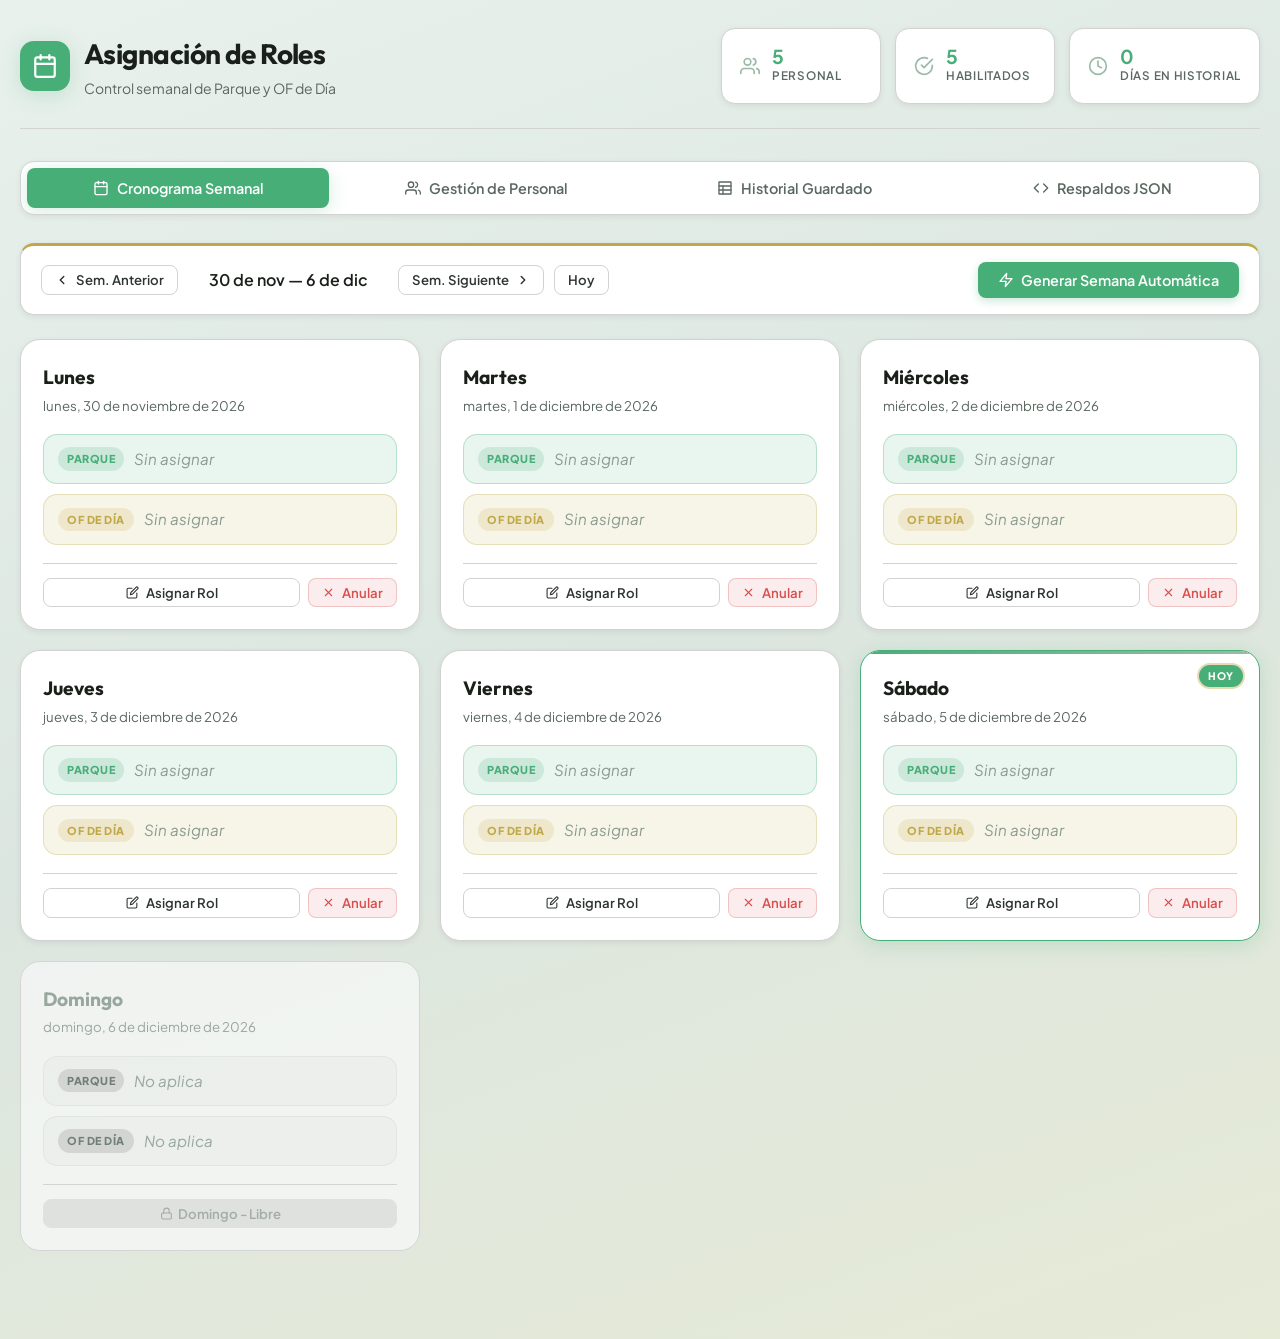
==== orden/index.html @ c4f87e51 "orden 09/08 orden" ====
<!DOCTYPE html>
<html lang="es">

<head>
  <meta charset="UTF-8">
  <meta name="viewport" content="width=device-width, initial-scale=1.0">
  <title>Sistema de Asignación de Roles Diarios | Parque &amp; OF de Día</title>
  <meta name="description"
    content="Sistema interactivo para la asignación y gestión de roles diarios (Parque y OF de Día) con restricciones de aptitud, historial y respaldos JSON.">
  <link rel="stylesheet" href="css/styles.css">
</head>

<body>

  <div class="app-container">

    <!-- Encabezado Principal -->
    <header class="header">
      <div class="brand">
        <div class="brand-icon">
          <!-- Schedule / Grid icon -->
          <svg width="26" height="26" viewBox="0 0 24 24" fill="none" stroke="white" stroke-width="2"
            stroke-linecap="round" stroke-linejoin="round">
            <rect x="3" y="4" width="18" height="18" rx="2" ry="2" />
            <line x1="16" y1="2" x2="16" y2="6" />
            <line x1="8" y1="2" x2="8" y2="6" />
            <line x1="3" y1="10" x2="21" y2="10" />
          </svg>
        </div>
        <div>
          <h1 class="brand-title">Asignación de Roles</h1>
          <p class="brand-subtitle">Control semanal de Parque y OF de Día</p>
        </div>
      </div>

      <div class="header-stats">
        <div class="stat-pill">
          <span class="stat-icon">
            <!-- Users icon -->
            <svg width="20" height="20" viewBox="0 0 24 24" fill="none" stroke="currentColor" stroke-width="2"
              stroke-linecap="round" stroke-linejoin="round">
              <path d="M17 21v-2a4 4 0 0 0-4-4H5a4 4 0 0 0-4 4v2" />
              <circle cx="9" cy="7" r="4" />
              <path d="M23 21v-2a4 4 0 0 0-3-3.87" />
              <path d="M16 3.13a4 4 0 0 1 0 7.75" />
            </svg>
          </span>
          <div>
            <div class="stat-value" id="stat-total-people">0</div>
            <div class="stat-label">Personal</div>
          </div>
        </div>

        <div class="stat-pill">
          <span class="stat-icon">
            <!-- Check-circle icon -->
            <svg width="20" height="20" viewBox="0 0 24 24" fill="none" stroke="currentColor" stroke-width="2"
              stroke-linecap="round" stroke-linejoin="round">
              <path d="M22 11.08V12a10 10 0 1 1-5.93-9.14" />
              <polyline points="22 4 12 14.01 9 11.01" />
            </svg>
          </span>
          <div>
            <div class="stat-value" id="stat-eligible-people">0</div>
            <div class="stat-label">Habilitados</div>
          </div>
        </div>

        <div class="stat-pill">
          <span class="stat-icon">
            <!-- Clock / History icon -->
            <svg width="20" height="20" viewBox="0 0 24 24" fill="none" stroke="currentColor" stroke-width="2"
              stroke-linecap="round" stroke-linejoin="round">
              <circle cx="12" cy="12" r="10" />
              <polyline points="12 6 12 12 16 14" />
            </svg>
          </span>
          <div>
            <div class="stat-value" id="stat-total-history">0</div>
            <div class="stat-label">Días en Historial</div>
          </div>
        </div>
      </div>
    </header>

    <!-- Navegación por Pestañas -->
    <nav class="tabs-nav" role="tablist">
      <button class="tab-btn active" data-tab="tab-schedule">
        <svg width="16" height="16" viewBox="0 0 24 24" fill="none" stroke="currentColor" stroke-width="2"
          stroke-linecap="round" stroke-linejoin="round">
          <rect x="3" y="4" width="18" height="18" rx="2" />
          <line x1="16" y1="2" x2="16" y2="6" />
          <line x1="8" y1="2" x2="8" y2="6" />
          <line x1="3" y1="10" x2="21" y2="10" />
        </svg>
        Cronograma Semanal
      </button>
      <button class="tab-btn" data-tab="tab-personnel">
        <svg width="16" height="16" viewBox="0 0 24 24" fill="none" stroke="currentColor" stroke-width="2"
          stroke-linecap="round" stroke-linejoin="round">
          <path d="M17 21v-2a4 4 0 0 0-4-4H5a4 4 0 0 0-4 4v2" />
          <circle cx="9" cy="7" r="4" />
          <path d="M23 21v-2a4 4 0 0 0-3-3.87" />
          <path d="M16 3.13a4 4 0 0 1 0 7.75" />
        </svg>
        Gestión de Personal
      </button>
      <button class="tab-btn" data-tab="tab-history">
        <svg width="16" height="16" viewBox="0 0 24 24" fill="none" stroke="currentColor" stroke-width="2"
          stroke-linecap="round" stroke-linejoin="round">
          <path d="M3 3h18v18H3z" rx="2" />
          <line x1="3" y1="9" x2="21" y2="9" />
          <line x1="3" y1="15" x2="21" y2="15" />
          <line x1="9" y1="9" x2="9" y2="21" />
        </svg>
        Historial Guardado
      </button>
      <button class="tab-btn" data-tab="tab-json">
        <svg width="16" height="16" viewBox="0 0 24 24" fill="none" stroke="currentColor" stroke-width="2"
          stroke-linecap="round" stroke-linejoin="round">
          <polyline points="16 18 22 12 16 6" />
          <polyline points="8 6 2 12 8 18" />
        </svg>
        Respaldos JSON
      </button>
    </nav>

    <!-- VISTA 1: CRONOGRAMA SEMANAL -->
    <section id="tab-schedule" class="tab-content active">
      <div class="control-bar">
        <div class="week-selector">
          <button id="btn-prev-week" class="btn btn-secondary btn-sm">
            <svg width="14" height="14" viewBox="0 0 24 24" fill="none" stroke="currentColor" stroke-width="2.5"
              stroke-linecap="round" stroke-linejoin="round">
              <polyline points="15 18 9 12 15 6" />
            </svg>
            Sem. Anterior
          </button>
          <span id="week-display-range" class="week-display">Semana Actual</span>
          <button id="btn-next-week" class="btn btn-secondary btn-sm">
            Sem. Siguiente
            <svg width="14" height="14" viewBox="0 0 24 24" fill="none" stroke="currentColor" stroke-width="2.5"
              stroke-linecap="round" stroke-linejoin="round">
              <polyline points="9 18 15 12 9 6" />
            </svg>
          </button>
          <button id="btn-current-week" class="btn btn-secondary btn-sm">Hoy</button>
        </div>

        <div style="display: flex; gap: 10px; flex-wrap: wrap;">
          <button id="btn-auto-generate" class="btn btn-primary">
            <svg width="16" height="16" viewBox="0 0 24 24" fill="none" stroke="currentColor" stroke-width="2"
              stroke-linecap="round" stroke-linejoin="round">
              <polygon points="13 2 3 14 12 14 11 22 21 10 12 10 13 2" />
            </svg>
            Generar Semana Automática
          </button>
        </div>
      </div>

      <!-- Rejilla de tarjetas de días -->
      <div id="schedule-grid" class="schedule-grid">
        <!-- Renderizado dinámico desde JS -->
      </div>
    </section>

    <!-- VISTA 2: GESTIÓN DE PERSONAL -->
    <section id="tab-personnel" class="tab-content">
      <div class="section-header">
        <h2 class="section-title">
          <svg width="20" height="20" viewBox="0 0 24 24" fill="none" stroke="currentColor" stroke-width="2"
            stroke-linecap="round" stroke-linejoin="round">
            <path d="M17 21v-2a4 4 0 0 0-4-4H5a4 4 0 0 0-4 4v2" />
            <circle cx="9" cy="7" r="4" />
            <path d="M23 21v-2a4 4 0 0 0-3-3.87" />
            <path d="M16 3.13a4 4 0 0 1 0 7.75" />
          </svg>
          Registro de Personal Involucrado
        </h2>
        <button id="btn-open-add-person" class="btn btn-primary">
          <svg width="16" height="16" viewBox="0 0 24 24" fill="none" stroke="currentColor" stroke-width="2.5"
            stroke-linecap="round" stroke-linejoin="round">
            <line x1="12" y1="5" x2="12" y2="19" />
            <line x1="5" y1="12" x2="19" y2="12" />
          </svg>
          Agregar Persona
        </button>
      </div>

      <!-- Tarjetas de Personal -->
      <div id="personnel-grid" class="personnel-grid">
        <!-- Renderizado dinámico desde JS -->
      </div>
    </section>

    <!-- VISTA 3: HISTORIAL DE ROLES -->
    <section id="tab-history" class="tab-content">
      <div class="section-header">
        <h2 class="section-title">
          <svg width="20" height="20" viewBox="0 0 24 24" fill="none" stroke="currentColor" stroke-width="2"
            stroke-linecap="round" stroke-linejoin="round">
            <path d="M14 2H6a2 2 0 0 0-2 2v16a2 2 0 0 0 2 2h12a2 2 0 0 0 2-2V8z" />
            <polyline points="14 2 14 8 20 8" />
            <line x1="16" y1="13" x2="8" y2="13" />
            <line x1="16" y1="17" x2="8" y2="17" />
            <polyline points="10 9 9 9 8 9" />
          </svg>
          Historial Completo de Roles Cumplidos
        </h2>
        <div style="max-width: 300px; width: 100%; position: relative;">
          <svg style="position:absolute; left:12px; top:50%; transform:translateY(-50%); pointer-events:none;"
            width="16" height="16" viewBox="0 0 24 24" fill="none" stroke="#9BBAA8" stroke-width="2"
            stroke-linecap="round" stroke-linejoin="round">
            <circle cx="11" cy="11" r="8" />
            <line x1="21" y1="21" x2="16.65" y2="16.65" />
          </svg>
          <input type="text" id="history-search" class="form-control search-input"
            placeholder="Buscar por nombre o fecha...">
        </div>
      </div>

      <div class="table-responsive">
        <table class="custom-table">
          <thead>
            <tr>
              <th>Fecha / Día</th>
              <th>Rol: Parque</th>
              <th>Rol: OF de Día</th>
              <th>Fecha de Registro</th>
              <th style="text-align: right;">Acciones</th>
            </tr>
          </thead>
          <tbody id="history-table-body">
            <!-- Renderizado dinámico desde JS -->
          </tbody>
        </table>
      </div>
    </section>

    <!-- VISTA 4: RESPALDOS JSON -->
    <section id="tab-json" class="tab-content">
      <div class="section-header">
        <h2 class="section-title">
          <svg width="20" height="20" viewBox="0 0 24 24" fill="none" stroke="currentColor" stroke-width="2"
            stroke-linecap="round" stroke-linejoin="round">
            <ellipse cx="12" cy="5" rx="9" ry="3" />
            <path d="M21 12c0 1.66-4 3-9 3s-9-1.34-9-3" />
            <path d="M3 5v14c0 1.66 4 3 9 3s9-1.34 9-3V5" />
          </svg>
          Gestión de Base de Datos y Archivos JSON
        </h2>
      </div>

      <div style="display: grid; grid-template-columns: repeat(auto-fit, minmax(320px, 1fr)); gap: 20px;">
        <div class="json-card">
          <div class="json-card-icon-wrap">
            <svg width="22" height="22" viewBox="0 0 24 24" fill="none" stroke="currentColor" stroke-width="2"
              stroke-linecap="round" stroke-linejoin="round">
              <path d="M21 15v4a2 2 0 0 1-2 2H5a2 2 0 0 1-2-2v-4" />
              <polyline points="7 10 12 15 17 10" />
              <line x1="12" y1="15" x2="12" y2="3" />
            </svg>
          </div>
          <h3 style="margin-bottom: 12px; font-size: 1.1rem;">Exportar Datos</h3>
          <p style="color: var(--text-muted); font-size: 0.875rem; margin-bottom: 20px;">
            Descarga una copia completa de las personas, roles asignados e historial en un archivo estructurado
            <code>.json</code>.
          </p>
          <button id="btn-export-json" class="btn btn-success">
            <svg width="16" height="16" viewBox="0 0 24 24" fill="none" stroke="currentColor" stroke-width="2"
              stroke-linecap="round" stroke-linejoin="round">
              <path d="M21 15v4a2 2 0 0 1-2 2H5a2 2 0 0 1-2-2v-4" />
              <polyline points="7 10 12 15 17 10" />
              <line x1="12" y1="15" x2="12" y2="3" />
            </svg>
            Descargar Backup (.json)
          </button>
        </div>

        <div class="json-card">
          <div class="json-card-icon-wrap">
            <svg width="22" height="22" viewBox="0 0 24 24" fill="none" stroke="currentColor" stroke-width="2"
              stroke-linecap="round" stroke-linejoin="round">
              <path d="M21 15v4a2 2 0 0 1-2 2H5a2 2 0 0 1-2-2v-4" />
              <polyline points="17 8 12 3 7 8" />
              <line x1="12" y1="3" x2="12" y2="15" />
            </svg>
          </div>
          <h3 style="margin-bottom: 12px; font-size: 1.1rem;">Importar Datos</h3>
          <p style="color: var(--text-muted); font-size: 0.875rem; margin-bottom: 16px;">
            Carga un archivo de respaldo JSON previo para restaurar o actualizar el sistema.
          </p>
          <input type="file" id="json-file-input" accept=".json" class="form-control" style="margin-bottom: 14px;">
          <button id="btn-import-json" class="btn btn-primary">
            <svg width="16" height="16" viewBox="0 0 24 24" fill="none" stroke="currentColor" stroke-width="2"
              stroke-linecap="round" stroke-linejoin="round">
              <polyline points="1 4 1 10 7 10" />
              <path d="M3.51 15a9 9 0 1 0 .49-3.25" />
            </svg>
            Importar Archivo
          </button>
        </div>
      </div>
    </section>

  </div>

  <!-- MODAL: ASIGNAR / EDITAR ROL DIARIO -->
  <div id="assign-modal" class="modal-backdrop">
    <div class="modal">
      <div class="modal-header">
        <h3 class="modal-title" id="assign-modal-title">Asignar Roles Diarios</h3>
        <button class="modal-close" data-close-modal="assign-modal">&times;</button>
      </div>
      <div class="modal-body">
        <form id="assign-form">
          <input type="hidden" id="assign-date-input">
          <input type="hidden" id="assign-dayname-input">

          <div class="info-banner">
            <strong id="assign-date-display" style="color: var(--text-main);">Fecha</strong>
            <p style="font-size: 0.8rem; color: var(--text-muted); margin-top: 4px;">
              Recuerda: Cada rol requiere una persona diferente y habilitada o una opción nula.
            </p>
          </div>

          <div class="form-group">
            <label class="form-label" for="select-parque">
              <svg width="14" height="14" viewBox="0 0 24 24" fill="none" stroke="currentColor" stroke-width="2"
                stroke-linecap="round" stroke-linejoin="round" style="vertical-align:middle; margin-right:4px;">
                <path d="M3 9l9-7 9 7v11a2 2 0 0 1-2 2H5a2 2 0 0 1-2-2z" />
                <polyline points="9 22 9 12 15 12 15 22" />
              </svg>
              Rol: Parque
            </label>
            <select id="select-parque" class="form-select">
              <!-- Dinámico desde JS -->
            </select>
          </div>

          <div class="form-group">
            <label class="form-label" for="select-of">
              <svg width="14" height="14" viewBox="0 0 24 24" fill="none" stroke="currentColor" stroke-width="2"
                stroke-linecap="round" stroke-linejoin="round" style="vertical-align:middle; margin-right:4px;">
                <rect x="2" y="7" width="20" height="14" rx="2" ry="2" />
                <path d="M16 21V5a2 2 0 0 0-2-2h-4a2 2 0 0 0-2 2v16" />
              </svg>
              Rol: OF de Día
            </label>
            <select id="select-of" class="form-select">
              <!-- Dinámico desde JS -->
            </select>
          </div>

          <div class="modal-footer">
            <button type="button" class="btn btn-secondary" data-close-modal="assign-modal">Cancelar</button>
            <button type="submit" class="btn btn-primary">
              <svg width="15" height="15" viewBox="0 0 24 24" fill="none" stroke="currentColor" stroke-width="2"
                stroke-linecap="round" stroke-linejoin="round">
                <path d="M19 21H5a2 2 0 0 1-2-2V5a2 2 0 0 1 2-2h11l5 5v11a2 2 0 0 1-2 2z" />
                <polyline points="17 21 17 13 7 13 7 21" />
                <polyline points="7 3 7 8 15 8" />
              </svg>
              Guardar Día
            </button>
            <button type="button" id="btn-save-to-history" class="btn btn-success">
              <svg width="15" height="15" viewBox="0 0 24 24" fill="none" stroke="currentColor" stroke-width="2"
                stroke-linecap="round" stroke-linejoin="round">
                <path d="M14 2H6a2 2 0 0 0-2 2v16a2 2 0 0 0 2 2h12a2 2 0 0 0 2-2V8z" />
                <polyline points="14 2 14 8 20 8" />
              </svg>
              Guardar en Historial
            </button>
          </div>
        </form>
      </div>
    </div>
  </div>

  <!-- MODAL: AGREGAR / EDITAR PERSONA -->
  <div id="person-modal" class="modal-backdrop">
    <div class="modal">
      <div class="modal-header">
        <h3 class="modal-title" id="person-modal-title">Agregar Nueva Persona</h3>
        <button class="modal-close" data-close-modal="person-modal">&times;</button>
      </div>
      <div class="modal-body">
        <form id="person-form">
          <input type="hidden" id="person-id-input">

          <div class="form-group">
            <label class="form-label" for="person-name-input">Nombre y Apellido</label>
            <input type="text" id="person-name-input" class="form-control" placeholder="Ej. Juan Pérez" required>
          </div>

          <div class="form-group">
            <label class="form-label" for="person-cargo-input">Cargo / Rango / Descripción</label>
            <input type="text" id="person-cargo-input" class="form-control" placeholder="Ej. Técnico Operativo">
          </div>

          <div class="form-group">
            <label class="form-label">Condición / Aptitud de Rol</label>
            <div class="radio-group">
              <label class="radio-card">
                <input type="radio" name="person-can-assign" value="true" checked>
                <span class="radio-label eligible-label">
                  <svg width="14" height="14" viewBox="0 0 24 24" fill="none" stroke="currentColor" stroke-width="2.5"
                    stroke-linecap="round" stroke-linejoin="round">
                    <polyline points="20 6 9 17 4 12" />
                  </svg>
                  PUEDE asumir roles
                </span>
              </label>
              <label class="radio-card">
                <input type="radio" name="person-can-assign" value="false">
                <span class="radio-label restricted-label">
                  <svg width="14" height="14" viewBox="0 0 24 24" fill="none" stroke="currentColor" stroke-width="2.5"
                    stroke-linecap="round" stroke-linejoin="round">
                    <circle cx="12" cy="12" r="10" />
                    <line x1="4.93" y1="4.93" x2="19.07" y2="19.07" />
                  </svg>
                  NO puede asumir roles
                </span>
              </label>
            </div>
            <p style="font-size: 0.775rem; color: var(--text-muted); margin-top: 6px;">
              * Si se marca como "NO puede", el sistema lo excluye automáticamente del cronograma y rotaciones.
            </p>
          </div>

          <div class="modal-footer">
            <button type="button" class="btn btn-secondary" data-close-modal="person-modal">Cancelar</button>
            <button type="submit" class="btn btn-primary">
              <svg width="15" height="15" viewBox="0 0 24 24" fill="none" stroke="currentColor" stroke-width="2"
                stroke-linecap="round" stroke-linejoin="round">
                <path d="M19 21H5a2 2 0 0 1-2-2V5a2 2 0 0 1 2-2h11l5 5v11a2 2 0 0 1-2 2z" />
                <polyline points="17 21 17 13 7 13 7 21" />
                <polyline points="7 3 7 8 15 8" />
              </svg>
              Guardar Persona
            </button>
          </div>
        </form>
      </div>
    </div>
  </div>

  <!-- MODAL: SELECCIÓN DE RANGO DE FECHAS PARA GENERACIÓN -->
  <div id="daterange-modal" class="modal-backdrop">
    <div class="modal">
      <div class="modal-header">
        <h3 class="modal-title" style="display:flex; align-items:center; gap:8px;">
          <svg width="18" height="18" viewBox="0 0 24 24" fill="none" stroke="currentColor" stroke-width="2"
            stroke-linecap="round" stroke-linejoin="round">
            <polygon points="13 2 3 14 12 14 11 22 21 10 12 10 13 2" />
          </svg>
          Generar Cronograma Automático
        </h3>
        <button class="modal-close" data-close-modal="daterange-modal">&times;</button>
      </div>
      <div class="modal-body">
        <div class="info-banner" style="margin-bottom: 20px;">
          <p style="font-size: 0.875rem; color: var(--text-muted); line-height: 1.6;">
            Selecciona el período para el cual deseas generar las asignaciones automáticas de roles.
            El sistema distribuirá equitativamente los roles entre el personal habilitado.
          </p>
        </div>

        <form id="daterange-form">
          <div style="display: grid; grid-template-columns: 1fr 1fr; gap: 16px;">
            <div class="form-group" style="margin-bottom: 0;">
              <label class="form-label" for="daterange-start">
                <svg width="13" height="13" viewBox="0 0 24 24" fill="none" stroke="currentColor" stroke-width="2"
                  stroke-linecap="round" stroke-linejoin="round" style="vertical-align:middle; margin-right:4px;">
                  <rect x="3" y="4" width="18" height="18" rx="2" />
                  <line x1="16" y1="2" x2="16" y2="6" />
                  <line x1="8" y1="2" x2="8" y2="6" />
                  <line x1="3" y1="10" x2="21" y2="10" />
                </svg>
                Fecha de Inicio
              </label>
              <input type="date" id="daterange-start" class="form-control" required>
            </div>
            <div class="form-group" style="margin-bottom: 0;">
              <label class="form-label" for="daterange-end">
                <svg width="13" height="13" viewBox="0 0 24 24" fill="none" stroke="currentColor" stroke-width="2"
                  stroke-linecap="round" stroke-linejoin="round" style="vertical-align:middle; margin-right:4px;">
                  <rect x="3" y="4" width="18" height="18" rx="2" />
                  <line x1="16" y1="2" x2="16" y2="6" />
                  <line x1="8" y1="2" x2="8" y2="6" />
                  <line x1="3" y1="10" x2="21" y2="10" />
                </svg>
                Fecha de Fin
              </label>
              <input type="date" id="daterange-end" class="form-control" required>
            </div>
          </div>

          <div id="daterange-info"
            style="margin-top: 16px; padding: 12px; background: rgba(72,174,120,0.08); border: 1px solid rgba(72,174,120,0.25); border-radius: var(--radius-sm); display: none;">
            <span id="daterange-info-text" style="font-size: 0.85rem; color: var(--primary);"></span>
          </div>

          <div class="modal-footer" style="padding: 0; margin-top: 24px; border-top: none;">
            <button type="button" class="btn btn-secondary" data-close-modal="daterange-modal">Cancelar</button>
            <button type="submit" class="btn btn-primary">
              <svg width="15" height="15" viewBox="0 0 24 24" fill="none" stroke="currentColor" stroke-width="2"
                stroke-linecap="round" stroke-linejoin="round">
                <polygon points="13 2 3 14 12 14 11 22 21 10 12 10 13 2" />
              </svg>
              Generar Cronograma
            </button>
          </div>
        </form>
      </div>
    </div>
  </div>

  <!-- Toast Notification Container -->
  <div id="toast-container" class="toast-container"></div>

  <!-- Scripts JavaScript (Vanilla JS) -->
  <script src="js/store.js"></script>
  <script src="js/scheduler.js"></script>
  <script src="js/app.js"></script>
</body>

</html>
---- orden/css/styles.css ----
/* ==========================================================================
   Sistema de Asignación de Roles Diarios - Design System & CSS
   Paleta: #48AE78 (verde principal) · #D1D2D1 (gris claro) · #9BBAA8 (verde gris)
           #BFA847 (dorado acento) · Blanco · Negro
   ========================================================================== */

@import url('https://fonts.googleapis.com/css2?family=Outfit:wght@300;400;500;600;700&family=Plus+Jakarta+Sans:wght@400;500;600;700&display=swap');

:root {
  /* ── Paleta principal ── */
  --green-main: #48AE78;
  --green-light: #9BBAA8;
  --gray-light: #D1D2D1;
  --gold-accent: #BFA847;

  /* ── Fondos ── */
  --bg-body: #f0f2f0;
  --bg-card: #ffffff;
  --bg-card-hover: #f8faf8;
  --bg-surface: rgba(72, 174, 120, 0.06);
  --bg-surface-2: rgba(155, 186, 168, 0.12);

  /* ── Primario / acción ── */
  --primary: #48AE78;
  --primary-dark: #389a66;
  --primary-light: rgba(72, 174, 120, 0.14);

  /* ── Acento dorado (detalles) ── */
  --accent: #BFA847;
  --accent-light: rgba(191, 168, 71, 0.15);
  --accent-dark: #a08d38;

  /* ── Roles ── */
  --parque-color: #48AE78;
  --parque-bg: rgba(72, 174, 120, 0.12);
  --parque-border: rgba(72, 174, 120, 0.30);

  --of-color: #BFA847;
  --of-bg: rgba(191, 168, 71, 0.12);
  --of-border: rgba(191, 168, 71, 0.30);

  /* ── Estado ── */
  --success: #48AE78;
  --success-bg: rgba(72, 174, 120, 0.10);
  --danger: #d94f4f;
  --danger-bg: rgba(217, 79, 79, 0.10);
  --danger-border: rgba(217, 79, 79, 0.28);

  /* ── Texto ── */
  --text-main: #1a1f1a;
  --text-body: #2e3530;
  --text-muted: #5a6860;
  --text-dim: #8a9a90;
  --text-on-green: #ffffff;
  --text-on-gold: #1a1a0d;

  /* ── Bordes ── */
  --border-light: #D1D2D1;
  --border-green: rgba(72, 174, 120, 0.30);
  --border-accent: rgba(191, 168, 71, 0.35);

  /* ── Sombras ── */
  --shadow-sm: 0 2px 6px rgba(0, 0, 0, 0.07);
  --shadow-md: 0 4px 14px rgba(0, 0, 0, 0.09);
  --shadow-lg: 0 8px 28px rgba(0, 0, 0, 0.12);
  --shadow-green: 0 4px 20px rgba(72, 174, 120, 0.22);
  --shadow-accent: 0 4px 16px rgba(191, 168, 71, 0.25);

  /* ── Radios ── */
  --radius-sm: 8px;
  --radius-md: 14px;
  --radius-lg: 20px;
  --radius-full: 9999px;

  /* ── Transición ── */
  --transition: all 0.22s cubic-bezier(0.4, 0, 0.2, 1);
}

/* ══════════════════════════════════════════════
   Reset & Base
   ══════════════════════════════════════════════ */
*,
*::before,
*::after {
  box-sizing: border-box;
  margin: 0;
  padding: 0;
}

body {
  font-family: 'Plus Jakarta Sans', -apple-system, BlinkMacSystemFont, sans-serif;
  background: var(--bg-body);
  background: linear-gradient(160deg, #e8f1ec 0%, #dce6e0 50%, #e6ead7 100%);
  color: var(--text-body);
  min-height: 100vh;
  line-height: 1.6;
  padding-bottom: 60px;
}

/* ══════════════════════════════════════════════
   Layout
   ══════════════════════════════════════════════ */
.app-container {
  max-width: 1280px;
  margin: 0 auto;
  padding: 28px 20px;
}

/* ══════════════════════════════════════════════
   Header
   ══════════════════════════════════════════════ */
.header {
  display: flex;
  justify-content: space-between;
  align-items: center;
  flex-wrap: wrap;
  gap: 20px;
  margin-bottom: 32px;
  padding-bottom: 24px;
  border-bottom: 1px solid var(--border-light);
}

.brand {
  display: flex;
  align-items: center;
  gap: 14px;
}

.brand-icon {
  width: 50px;
  height: 50px;
  border-radius: var(--radius-md);
  background: var(--green-main);
  display: flex;
  align-items: center;
  justify-content: center;
  box-shadow: var(--shadow-green);
  flex-shrink: 0;
}

.brand-title {
  font-family: 'Outfit', sans-serif;
  font-size: 1.75rem;
  font-weight: 700;
  color: var(--text-main);
  letter-spacing: -0.02em;
}

.brand-subtitle {
  font-size: 0.875rem;
  color: var(--text-muted);
  font-weight: 400;
}

/* ── Header Stats ── */
.header-stats {
  display: flex;
  gap: 14px;
}

.stat-pill {
  background: var(--bg-card);
  border: 1px solid var(--border-light);
  height: 76px;
  min-width: 160px;
  padding: 12px 18px;
  border-radius: var(--radius-md);
  display: flex;
  align-items: center;
  gap: 12px;
  box-shadow: var(--shadow-sm);
  transition: var(--transition);
}

.stat-pill:hover {
  border-color: var(--border-green);
  box-shadow: var(--shadow-md);
  transform: translateY(-2px);
}

.stat-icon {
  color: var(--green-light);
  flex-shrink: 0;
  display: flex;
}

.stat-value {
  font-weight: 700;
  font-size: 1.2rem;
  color: var(--green-main);
  line-height: 1.1;
}

.stat-label {
  font-size: 0.73rem;
  color: var(--text-muted);
  text-transform: uppercase;
  letter-spacing: 0.06em;
  font-weight: 600;
}

/* ══════════════════════════════════════════════
   Navigation Tabs
   ══════════════════════════════════════════════ */
.tabs-nav {
  display: flex;
  gap: 6px;
  margin-bottom: 28px;
  background: var(--bg-card);
  padding: 6px;
  border-radius: var(--radius-md);
  border: 1px solid var(--border-light);
  box-shadow: var(--shadow-sm);
  overflow-x: auto;
}

.tab-btn {
  flex: 1;
  min-width: 150px;
  display: flex;
  align-items: center;
  justify-content: center;
  gap: 8px;
  padding: 11px 16px;
  border: none;
  background: transparent;
  color: var(--text-muted);
  font-family: inherit;
  font-weight: 600;
  font-size: 0.9rem;
  border-radius: var(--radius-sm);
  cursor: pointer;
  transition: var(--transition);
  white-space: nowrap;
}

.tab-btn svg {
  transition: var(--transition);
  flex-shrink: 0;
}

.tab-btn:hover {
  color: var(--text-main);
  background: var(--bg-surface-2);
}

.tab-btn.active {
  background: var(--green-main);
  color: var(--text-on-green);
  box-shadow: var(--shadow-green);
}

.tab-btn.active svg {
  stroke: white;
}

/* ══════════════════════════════════════════════
   Tab Content
   ══════════════════════════════════════════════ */
.tab-content {
  display: none;
  animation: fadeIn 0.28s ease-in-out;
}

.tab-content.active {
  display: block;
}

@keyframes fadeIn {
  from {
    opacity: 0;
    transform: translateY(10px);
  }

  to {
    opacity: 1;
    transform: translateY(0);
  }
}

/* ══════════════════════════════════════════════
   Section Header
   ══════════════════════════════════════════════ */
.section-header {
  display: flex;
  justify-content: space-between;
  align-items: center;
  margin-bottom: 24px;
  flex-wrap: wrap;
  gap: 16px;
}

.section-title {
  font-family: 'Outfit', sans-serif;
  font-size: 1.35rem;
  font-weight: 600;
  color: var(--text-main);
  display: flex;
  align-items: center;
  gap: 10px;
}

.section-title svg {
  stroke: var(--green-main);
}

/* ══════════════════════════════════════════════
   Buttons
   ══════════════════════════════════════════════ */
.btn {
  display: inline-flex;
  align-items: center;
  justify-content: center;
  gap: 7px;
  padding: 10px 20px;
  border-radius: var(--radius-sm);
  font-family: inherit;
  font-weight: 600;
  font-size: 0.9rem;
  cursor: pointer;
  transition: var(--transition);
  border: none;
  text-decoration: none;
  line-height: 1;
}

.btn-primary {
  background: var(--green-main);
  color: var(--text-on-green);
  box-shadow: 0 3px 10px rgba(72, 174, 120, 0.28);
}

.btn-primary:hover {
  background: var(--primary-dark);
  transform: translateY(-2px);
  box-shadow: var(--shadow-green);
}

.btn-secondary {
  background: var(--bg-card);
  border: 1px solid var(--border-light);
  color: var(--text-body);
}

.btn-secondary:hover {
  background: var(--bg-surface-2);
  border-color: var(--border-green);
  color: var(--text-main);
}

.btn-success {
  background: var(--green-main);
  color: var(--text-on-green);
  box-shadow: 0 3px 10px rgba(72, 174, 120, 0.25);
}

.btn-success:hover {
  background: var(--primary-dark);
  transform: translateY(-2px);
}

.btn-danger {
  background: var(--danger-bg);
  border: 1px solid var(--danger-border);
  color: var(--danger);
}

.btn-danger:hover {
  background: var(--danger);
  border-color: var(--danger);
  color: white;
}

.btn-sm {
  padding: 7px 13px;
  font-size: 0.825rem;
}

/* ══════════════════════════════════════════════
   Control Bar
   ══════════════════════════════════════════════ */
.control-bar {
  background: var(--bg-card);
  border: 1px solid var(--border-light);
  padding: 16px 20px;
  border-radius: var(--radius-md);
  margin-bottom: 24px;
  display: flex;
  justify-content: space-between;
  align-items: center;
  flex-wrap: wrap;
  gap: 16px;
  box-shadow: var(--shadow-sm);
}

.week-selector {
  display: flex;
  align-items: center;
  gap: 10px;
}

.week-display {
  font-weight: 600;
  font-size: 1rem;
  color: var(--text-main);
  padding: 0 10px;
  min-width: 200px;
  text-align: center;
}

/* ══════════════════════════════════════════════
   Schedule Grid – Day Cards
   ══════════════════════════════════════════════ */
.schedule-grid {
  display: grid;
  grid-template-columns: repeat(auto-fit, minmax(310px, 1fr));
  gap: 20px;
}

.day-card {
  background: var(--bg-card);
  border: 1px solid var(--border-light);
  border-radius: var(--radius-lg);
  padding: 22px;
  transition: var(--transition);
  position: relative;
  overflow: hidden;
  box-shadow: var(--shadow-sm);
}

.day-card::after {
  content: '';
  position: absolute;
  top: 0;
  left: 0;
  right: 0;
  height: 3px;
  background: linear-gradient(90deg, var(--green-main), var(--green-light));
  opacity: 0;
  transition: var(--transition);
}

.day-card:hover {
  border-color: var(--border-green);
  transform: translateY(-3px);
  box-shadow: var(--shadow-md);
}

.day-card:hover::after {
  opacity: 1;
}

.day-card.today {
  border-color: var(--green-main);
  box-shadow: var(--shadow-green);
}

.day-card.today::after {
  opacity: 1;
}

/* Día bloqueado / no laborable */
.day-card.locked {
  background: #f5f7f5;
  border-color: var(--gray-light);
  box-shadow: none;
  opacity: 0.82;
}

.day-card.locked::after {
  background: linear-gradient(90deg, var(--gray-light), var(--text-dim));
}

.day-card.locked:hover {
  transform: none;
  border-color: var(--gray-light);
  box-shadow: none;
}

.day-card.locked .day-name {
  color: var(--text-dim);
}

.day-card.locked .day-date {
  color: var(--text-dim);
}

.day-card.locked .role-box {
  background: rgba(209, 210, 209, 0.15);
  border-color: rgba(209, 210, 209, 0.4);
  color: var(--text-dim);
}

.day-card.locked .role-badge {
  background: var(--gray-light);
  color: var(--text-muted);
  border-color: rgba(209, 210, 209, 0.5);
}

.day-card.locked .assigned-person {
  color: var(--text-dim);
  font-style: italic;
}

.day-card.today::before {
  content: 'HOY';
  position: absolute;
  top: 14px;
  right: 16px;
  background: var(--green-main);
  color: white;
  font-size: 0.65rem;
  font-weight: 800;
  padding: 3px 9px;
  border-radius: var(--radius-full);
  letter-spacing: 0.06em;
}

.day-card-header {
  margin-bottom: 18px;
}

.day-name {
  font-family: 'Outfit', sans-serif;
  font-size: 1.2rem;
  font-weight: 700;
  color: var(--text-main);
  text-transform: capitalize;
}

.day-date {
  font-size: 0.83rem;
  color: var(--text-muted);
  margin-top: 2px;
}

/* ── Roles inside card ── */
.roles-list {
  display: flex;
  flex-direction: column;
  gap: 10px;
  margin-bottom: 18px;
}

.role-box {
  border-radius: var(--radius-md);
  padding: 12px 14px;
  display: flex;
  align-items: center;
  justify-content: space-between;
  transition: var(--transition);
}

.role-box.parque {
  background: var(--parque-bg);
  border: 1px solid var(--parque-border);
}

.role-box.of {
  background: var(--of-bg);
  border: 1px solid var(--of-border);
}

.role-info {
  display: flex;
  align-items: center;
  gap: 10px;
}

.role-badge {
  font-size: 0.68rem;
  font-weight: 800;
  padding: 3px 9px;
  border-radius: var(--radius-full);
  text-transform: uppercase;
  letter-spacing: 0.05em;
  white-space: nowrap;
}

.role-badge.parque {
  background: rgba(72, 174, 120, 0.18);
  color: var(--parque-color);
}

.role-badge.of {
  background: rgba(191, 168, 71, 0.18);
  color: var(--of-color);
}

.assigned-person {
  font-weight: 600;
  font-size: 0.95rem;
  color: var(--text-main);
}

.assigned-person.unassigned {
  color: var(--text-dim);
  font-style: italic;
  font-weight: 400;
}

.day-card-actions {
  display: flex;
  gap: 10px;
  padding-top: 14px;
  border-top: 1px solid var(--border-light);
}

/* ══════════════════════════════════════════════
   Personnel View
   ══════════════════════════════════════════════ */
.personnel-grid {
  display: grid;
  grid-template-columns: repeat(auto-fill, minmax(278px, 1fr));
  gap: 18px;
}

.person-card {
  background: var(--bg-card);
  border: 1px solid var(--border-light);
  border-radius: var(--radius-md);
  padding: 20px;
  display: flex;
  flex-direction: column;
  gap: 14px;
  transition: var(--transition);
  box-shadow: var(--shadow-sm);
}

.person-card:hover {
  border-color: var(--border-green);
  box-shadow: var(--shadow-md);
  transform: translateY(-2px);
}

.person-card-header {
  display: flex;
  justify-content: space-between;
  align-items: flex-start;
}

.person-avatar {
  width: 44px;
  height: 44px;
  border-radius: var(--radius-full);
  background: var(--green-main);
  border: 2px solid rgba(72, 174, 120, 0.25);
  display: flex;
  align-items: center;
  justify-content: center;
  font-weight: 700;
  font-size: 1.05rem;
  color: white;
  flex-shrink: 0;
}

.person-name {
  font-family: 'Outfit', sans-serif;
  font-weight: 600;
  font-size: 1.05rem;
  color: var(--text-main);
}

.person-rank {
  font-size: 0.8rem;
  color: var(--text-muted);
  margin-top: 2px;
}

.status-badge {
  display: inline-flex;
  align-items: center;
  gap: 5px;
  font-size: 0.72rem;
  font-weight: 700;
  padding: 4px 10px;
  border-radius: var(--radius-full);
}

.status-badge.eligible {
  background: var(--success-bg);
  color: var(--success);
  border: 1px solid rgba(72, 174, 120, 0.28);
}

.status-badge.restricted {
  background: var(--danger-bg);
  color: var(--danger);
  border: 1px solid var(--danger-border);
}

.person-stats {
  display: grid;
  grid-template-columns: 1fr 1fr;
  gap: 8px;
  background: var(--bg-surface);
  padding: 10px;
  border-radius: var(--radius-sm);
  border: 1px solid var(--border-light);
  text-align: center;
}

.p-stat-val {
  font-weight: 700;
  font-size: 0.95rem;
  color: var(--text-main);
}

.p-stat-lbl {
  font-size: 0.68rem;
  color: var(--text-muted);
  text-transform: uppercase;
  letter-spacing: 0.04em;
}

.person-actions {
  display: flex;
  justify-content: flex-end;
  gap: 8px;
}

/* ══════════════════════════════════════════════
   History Table
   ══════════════════════════════════════════════ */
.table-responsive {
  width: 100%;
  overflow-x: auto;
  background: var(--bg-card);
  border: 1px solid var(--border-light);
  border-radius: var(--radius-lg);
  box-shadow: var(--shadow-sm);
}

.custom-table {
  width: 100%;
  border-collapse: collapse;
  text-align: left;
}

.custom-table th {
  background: var(--bg-surface);
  padding: 15px 20px;
  font-family: 'Outfit', sans-serif;
  font-size: 0.78rem;
  font-weight: 700;
  color: var(--text-muted);
  text-transform: uppercase;
  letter-spacing: 0.06em;
  border-bottom: 1px solid var(--border-light);
}

.custom-table td {
  padding: 15px 20px;
  border-bottom: 1px solid var(--border-light);
  font-size: 0.91rem;
  color: var(--text-body);
}

.custom-table tbody tr:last-child td {
  border-bottom: none;
}

.custom-table tbody tr:hover {
  background: var(--bg-surface);
}

/* ── Search Input ── */
.search-input {
  padding-left: 38px !important;
}

/* ══════════════════════════════════════════════
   Modals
   ══════════════════════════════════════════════ */
.modal-backdrop {
  position: fixed;
  top: 0;
  left: 0;
  width: 100vw;
  height: 100vh;
  background: rgba(20, 28, 20, 0.55);
  backdrop-filter: blur(6px);
  display: flex;
  align-items: center;
  justify-content: center;
  z-index: 1000;
  opacity: 0;
  pointer-events: none;
  transition: opacity 0.22s ease;
  padding: 20px;
}

.modal-backdrop.active {
  opacity: 1;
  pointer-events: all;
}

.modal {
  background: var(--bg-card);
  border: 1px solid var(--border-light);
  border-radius: var(--radius-lg);
  width: 100%;
  max-width: 520px;
  box-shadow: var(--shadow-lg);
  transform: scale(0.95) translateY(10px);
  transition: transform 0.25s cubic-bezier(0.4, 0, 0.2, 1);
  overflow: hidden;
}

.modal-backdrop.active .modal {
  transform: scale(1) translateY(0);
}

.modal-header {
  padding: 20px 24px;
  border-bottom: 1px solid var(--border-light);
  display: flex;
  justify-content: space-between;
  align-items: center;
  background: var(--bg-surface);
}

.modal-title {
  font-family: 'Outfit', sans-serif;
  font-size: 1.2rem;
  font-weight: 700;
  color: var(--text-main);
}

.modal-close {
  background: transparent;
  border: none;
  color: var(--text-muted);
  font-size: 1.5rem;
  cursor: pointer;
  transition: var(--transition);
  line-height: 1;
  width: 32px;
  height: 32px;
  display: flex;
  align-items: center;
  justify-content: center;
  border-radius: var(--radius-sm);
}

.modal-close:hover {
  color: var(--text-main);
  background: var(--bg-surface-2);
}

.modal-body {
  padding: 24px;
}

/* ── Info Banner (dentro de modal) ── */
.info-banner {
  margin-bottom: 16px;
  background: var(--primary-light);
  padding: 12px 14px;
  border-radius: var(--radius-sm);
  border-left: 4px solid var(--green-main);
}

/* ══════════════════════════════════════════════
   Forms
   ══════════════════════════════════════════════ */
.form-group {
  margin-bottom: 18px;
}

.form-label {
  display: flex;
  align-items: center;
  font-size: 0.85rem;
  font-weight: 600;
  color: var(--text-body);
  margin-bottom: 7px;
  gap: 5px;
}

.form-label svg {
  stroke: var(--green-main);
}

.form-control,
.form-select {
  width: 100%;
  padding: 11px 15px;
  background: #fafafa;
  border: 1px solid var(--border-light);
  border-radius: var(--radius-sm);
  color: var(--text-main);
  font-family: inherit;
  font-size: 0.95rem;
  transition: var(--transition);
}

.form-control:focus,
.form-select:focus {
  outline: none;
  border-color: var(--green-main);
  background: #fff;
  box-shadow: 0 0 0 3px rgba(72, 174, 120, 0.15);
}

.form-control::placeholder {
  color: var(--text-dim);
}

/* ── Radio Cards ── */
.radio-group {
  display: flex;
  gap: 12px;
}

.radio-card {
  flex: 1;
  border: 1px solid var(--border-light);
  border-radius: var(--radius-sm);
  padding: 11px 13px;
  display: flex;
  align-items: center;
  gap: 8px;
  cursor: pointer;
  transition: var(--transition);
  background: #fafafa;
}

.radio-card:hover {
  border-color: var(--border-green);
  background: var(--bg-surface);
}

.radio-card input[type="radio"] {
  accent-color: var(--green-main);
  width: 16px;
  height: 16px;
  cursor: pointer;
}

.radio-label {
  display: flex;
  align-items: center;
  gap: 6px;
  font-size: 0.875rem;
  font-weight: 600;
}

.eligible-label {
  color: var(--success);
}

.restricted-label {
  color: var(--danger);
}

/* ── Modal Footer ── */
.modal-footer {
  padding: 16px 24px;
  border-top: 1px solid var(--border-light);
  display: flex;
  justify-content: flex-end;
  gap: 10px;
  background: #fafafa;
}

/* ══════════════════════════════════════════════
   Toast Notifications
   ══════════════════════════════════════════════ */
.toast-container {
  position: fixed;
  bottom: 24px;
  right: 24px;
  z-index: 1100;
  display: flex;
  flex-direction: column;
  gap: 10px;
}

.toast {
  background: var(--bg-card);
  border: 1px solid var(--border-light);
  border-left: 4px solid var(--green-main);
  color: var(--text-body);
  padding: 13px 18px;
  border-radius: var(--radius-sm);
  box-shadow: var(--shadow-lg);
  display: flex;
  align-items: center;
  gap: 10px;
  font-size: 0.9rem;
  animation: slideInRight 0.3s forwards;
  min-width: 260px;
  max-width: 360px;
}

.toast.success {
  border-left-color: var(--success);
}

.toast.danger {
  border-left-color: var(--danger);
}

.toast.warning {
  border-left-color: var(--accent);
}

@keyframes slideInRight {
  from {
    opacity: 0;
    transform: translateX(50px);
  }

  to {
    opacity: 1;
    transform: translateX(0);
  }
}

/* ══════════════════════════════════════════════
   JSON Backup Cards
   ══════════════════════════════════════════════ */
.json-card {
  background: var(--bg-card);
  border: 1px solid var(--border-light);
  border-radius: var(--radius-lg);
  padding: 26px;
  box-shadow: var(--shadow-sm);
  transition: var(--transition);
}

.json-card:hover {
  box-shadow: var(--shadow-md);
}

.json-card-icon-wrap {
  width: 44px;
  height: 44px;
  border-radius: var(--radius-sm);
  background: var(--bg-surface);
  border: 1px solid var(--border-green);
  display: flex;
  align-items: center;
  justify-content: center;
  margin-bottom: 14px;
  color: var(--green-main);
}

.code-preview {
  background: #1a1f1a;
  border: 1px solid #2e3530;
  border-radius: var(--radius-md);
  padding: 16px;
  font-family: 'Courier New', Courier, monospace;
  font-size: 0.82rem;
  color: #9BBAA8;
  max-height: 260px;
  overflow-y: auto;
  white-space: pre-wrap;
  line-height: 1.55;
}

.code-preview::-webkit-scrollbar {
  width: 6px;
}

.code-preview::-webkit-scrollbar-track {
  background: transparent;
}

.code-preview::-webkit-scrollbar-thumb {
  background: #3a4a3a;
  border-radius: 3px;
}

/* ══════════════════════════════════════════════
   Date Input
   ══════════════════════════════════════════════ */
input[type="date"] {
  color-scheme: light;
  cursor: pointer;
}

input[type="date"]::-webkit-calendar-picker-indicator {
  cursor: pointer;
  opacity: 0.6;
}

/* ══════════════════════════════════════════════
   Gold Accent Details
   ══════════════════════════════════════════════ */

/* Línea decorativa dorada en la barra de control */
.control-bar {
  border-top: 3px solid var(--accent);
}

/* Badge de "HOY" con borde dorado sutil */
.day-card.today::before {
  background: var(--green-main);
  box-shadow: 0 0 0 2px rgba(191, 168, 71, 0.4);
}

/* Acento dorado en stat-value al hacer hover sobre pill */
.stat-pill:hover .stat-value {
  color: var(--accent);
}

/* Línea acento en table header */
.custom-table th:first-child {
  border-left: 3px solid var(--accent);
}

/* ══════════════════════════════════════════════
   Responsive
   ══════════════════════════════════════════════ */
@media (max-width: 768px) {
  .header {
    flex-direction: column;
    align-items: flex-start;
  }

  .header-stats {
    width: 100%;
    overflow-x: auto;
  }

  .stat-pill {
    min-width: 140px;
  }

  .tabs-nav {
    flex-wrap: nowrap;
  }

  .tab-btn {
    min-width: 130px;
    font-size: 0.82rem;
  }

  .control-bar {
    flex-direction: column;
    align-items: stretch;
  }

  .week-selector {
    flex-wrap: wrap;
    justify-content: center;
  }

  .week-display {
    min-width: unset;
    width: 100%;
    text-align: center;
  }

  .schedule-grid {
    grid-template-columns: 1fr;
  }

  .radio-group {
    flex-direction: column;
  }
}
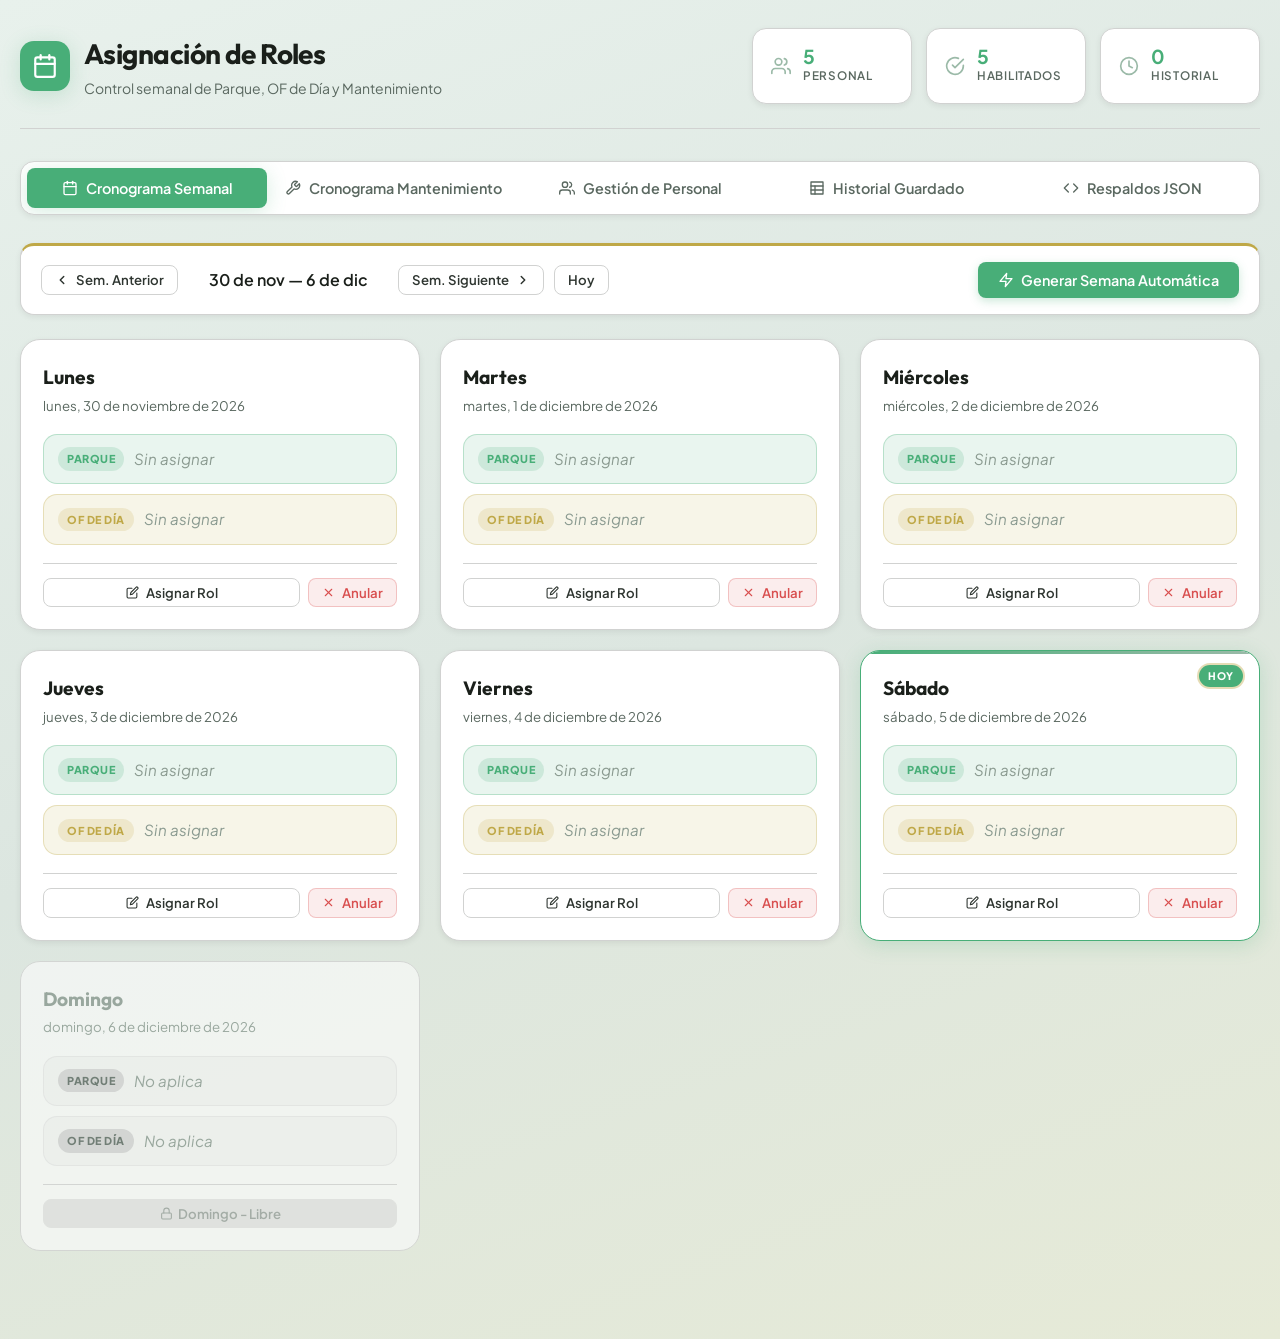
==== commit fbdc9767: "Add files via upload" ====
--- a/orden/index.html
+++ b/orden/index.html
@@ -6,8 +6,9 @@
   <meta name="viewport" content="width=device-width, initial-scale=1.0">
   <title>Sistema de Asignación de Roles Diarios | Parque &amp; OF de Día</title>
   <meta name="description"
-    content="Sistema interactivo para la asignación y gestión de roles diarios (Parque y OF de Día) con restricciones de aptitud, historial y respaldos JSON.">
+    content="Sistema interactivo para la asignación y gestión de roles diarios (Parque, OF y Mantenimiento) con restricciones de aptitud, historial y respaldos JSON.">
   <link rel="stylesheet" href="css/styles.css">
+  <link rel="icon" type="image/x-icon" href="Captura de pantalla 2026-08-09 124919.png">
 </head>
 
 <body>
@@ -18,7 +19,6 @@
     <header class="header">
       <div class="brand">
         <div class="brand-icon">
-          <!-- Schedule / Grid icon -->
           <svg width="26" height="26" viewBox="0 0 24 24" fill="none" stroke="white" stroke-width="2"
             stroke-linecap="round" stroke-linejoin="round">
             <rect x="3" y="4" width="18" height="18" rx="2" ry="2" />
@@ -29,14 +29,13 @@
         </div>
         <div>
           <h1 class="brand-title">Asignación de Roles</h1>
-          <p class="brand-subtitle">Control semanal de Parque y OF de Día</p>
+          <p class="brand-subtitle">Control semanal de Parque, OF de Día y Mantenimiento</p>
         </div>
       </div>
 
       <div class="header-stats">
         <div class="stat-pill">
           <span class="stat-icon">
-            <!-- Users icon -->
             <svg width="20" height="20" viewBox="0 0 24 24" fill="none" stroke="currentColor" stroke-width="2"
               stroke-linecap="round" stroke-linejoin="round">
               <path d="M17 21v-2a4 4 0 0 0-4-4H5a4 4 0 0 0-4 4v2" />
@@ -53,7 +52,6 @@
 
         <div class="stat-pill">
           <span class="stat-icon">
-            <!-- Check-circle icon -->
             <svg width="20" height="20" viewBox="0 0 24 24" fill="none" stroke="currentColor" stroke-width="2"
               stroke-linecap="round" stroke-linejoin="round">
               <path d="M22 11.08V12a10 10 0 1 1-5.93-9.14" />
@@ -68,7 +66,6 @@
 
         <div class="stat-pill">
           <span class="stat-icon">
-            <!-- Clock / History icon -->
             <svg width="20" height="20" viewBox="0 0 24 24" fill="none" stroke="currentColor" stroke-width="2"
               stroke-linecap="round" stroke-linejoin="round">
               <circle cx="12" cy="12" r="10" />
@@ -77,7 +74,7 @@
           </span>
           <div>
             <div class="stat-value" id="stat-total-history">0</div>
-            <div class="stat-label">Días en Historial</div>
+            <div class="stat-label">Historial</div>
           </div>
         </div>
       </div>
@@ -86,15 +83,26 @@
     <!-- Navegación por Pestañas -->
     <nav class="tabs-nav" role="tablist">
       <button class="tab-btn active" data-tab="tab-schedule">
-        <svg width="16" height="16" viewBox="0 0 24 24" fill="none" stroke="currentColor" stroke-width="2"
-          stroke-linecap="round" stroke-linejoin="round">
+        <svg class="tabsvg" width="16" height="16" viewBox="0 0 24 24" fill="none" stroke="currentColor"
+          stroke-width="2" stroke-linecap="round" stroke-linejoin="round">
           <rect x="3" y="4" width="18" height="18" rx="2" />
           <line x1="16" y1="2" x2="16" y2="6" />
           <line x1="8" y1="2" x2="8" y2="6" />
           <line x1="3" y1="10" x2="21" y2="10" />
         </svg>
-        Cronograma Semanal
+        <p class="svgtab">Cronograma Semanal</p>
       </button>
+
+      <!-- Pestaña Mantenimiento -->
+      <button class="tab-btn" data-tab="tab-maint-schedule">
+        <svg width="16" height="16" viewBox="0 0 24 24" fill="none" stroke="currentColor" stroke-width="2"
+          stroke-linecap="round" stroke-linejoin="round">
+          <path
+            d="M14.7 6.3a1 1 0 0 0 0 1.4l1.6 1.6a1 1 0 0 0 1.4 0l3.77-3.77a6 6 0 0 1-7.94 7.94l-6.91 6.91a2.12 2.12 0 0 1-3-3l6.91-6.91a6 6 0 0 1 7.94-7.94l-3.76 3.76z" />
+        </svg>
+        <p class="svgtab">Cronograma Mantenimiento</p>
+      </button>
+
       <button class="tab-btn" data-tab="tab-personnel">
         <svg width="16" height="16" viewBox="0 0 24 24" fill="none" stroke="currentColor" stroke-width="2"
           stroke-linecap="round" stroke-linejoin="round">
@@ -103,8 +111,9 @@
           <path d="M23 21v-2a4 4 0 0 0-3-3.87" />
           <path d="M16 3.13a4 4 0 0 1 0 7.75" />
         </svg>
-        Gestión de Personal
+        <p class="svgtab">Gestión de Personal</p>
       </button>
+
       <button class="tab-btn" data-tab="tab-history">
         <svg width="16" height="16" viewBox="0 0 24 24" fill="none" stroke="currentColor" stroke-width="2"
           stroke-linecap="round" stroke-linejoin="round">
@@ -113,19 +122,20 @@
           <line x1="3" y1="15" x2="21" y2="15" />
           <line x1="9" y1="9" x2="9" y2="21" />
         </svg>
-        Historial Guardado
+        <p class="svgtab">Historial Guardado</p>
       </button>
+
       <button class="tab-btn" data-tab="tab-json">
         <svg width="16" height="16" viewBox="0 0 24 24" fill="none" stroke="currentColor" stroke-width="2"
           stroke-linecap="round" stroke-linejoin="round">
           <polyline points="16 18 22 12 16 6" />
           <polyline points="8 6 2 12 8 18" />
         </svg>
-        Respaldos JSON
+        <p class="svgtab">Respaldos JSON</p>
       </button>
     </nav>
 
-    <!-- VISTA 1: CRONOGRAMA SEMANAL -->
+    <!-- VISTA 1: CRONOGRAMA SEMANAL GENERAL -->
     <section id="tab-schedule" class="tab-content active">
       <div class="control-bar">
         <div class="week-selector">
@@ -134,11 +144,11 @@
               stroke-linecap="round" stroke-linejoin="round">
               <polyline points="15 18 9 12 15 6" />
             </svg>
-            Sem. Anterior
+            <p class="textoResponsive">Sem. Anterior</p>
           </button>
           <span id="week-display-range" class="week-display">Semana Actual</span>
           <button id="btn-next-week" class="btn btn-secondary btn-sm">
-            Sem. Siguiente
+            <p class="textoResponsive">Sem. Siguiente</p>
             <svg width="14" height="14" viewBox="0 0 24 24" fill="none" stroke="currentColor" stroke-width="2.5"
               stroke-linecap="round" stroke-linejoin="round">
               <polyline points="9 18 15 12 9 6" />
@@ -158,10 +168,43 @@
         </div>
       </div>
 
-      <!-- Rejilla de tarjetas de días -->
-      <div id="schedule-grid" class="schedule-grid">
-        <!-- Renderizado dinámico desde JS -->
-      </div>
+      <div id="schedule-grid" class="schedule-grid"></div>
+    </section>
+
+    <!-- VISTA 1.5: CRONOGRAMA DE MANTENIMIENTO -->
+    <section id="tab-maint-schedule" class="tab-content">
+      <div class="control-bar">
+        <div class="week-selector">
+          <button id="btn-maint-prev-week" class="btn btn-secondary btn-sm">
+            <svg width="14" height="14" viewBox="0 0 24 24" fill="none" stroke="currentColor" stroke-width="2.5"
+              stroke-linecap="round" stroke-linejoin="round">
+              <polyline points="15 18 9 12 15 6" />
+            </svg>
+            <p class="textoResponsive">Sem. Anterior</p>
+          </button>
+          <span id="maint-week-display-range" class="week-display">Semana Actual</span>
+          <button id="btn-maint-next-week" class="btn btn-secondary btn-sm">
+            <p class="textoResponsive">Sem. Siguiente</p>
+            <svg width="14" height="14" viewBox="0 0 24 24" fill="none" stroke="currentColor" stroke-width="2.5"
+              stroke-linecap="round" stroke-linejoin="round">
+              <polyline points="9 18 15 12 9 6" />
+            </svg>
+          </button>
+          <button id="btn-maint-current-week" class="btn btn-secondary btn-sm">Hoy</button>
+        </div>
+
+        <div style="display: flex; gap: 10px; flex-wrap: wrap;">
+          <button id="btn-maint-auto-generate" class="btn btn-primary">
+            <svg width="16" height="16" viewBox="0 0 24 24" fill="none" stroke="currentColor" stroke-width="2"
+              stroke-linecap="round" stroke-linejoin="round">
+              <polygon points="13 2 3 14 12 14 11 22 21 10 12 10 13 2" />
+            </svg>
+            Generar Mantenimiento Automático
+          </button>
+        </div>
+      </div>
+
+      <div id="maint-schedule-grid" class="schedule-grid"></div>
     </section>
 
     <!-- VISTA 2: GESTIÓN DE PERSONAL -->
@@ -187,10 +230,7 @@
         </button>
       </div>
 
-      <!-- Tarjetas de Personal -->
-      <div id="personnel-grid" class="personnel-grid">
-        <!-- Renderizado dinámico desde JS -->
-      </div>
+      <div id="personnel-grid" class="personnel-grid"></div>
     </section>
 
     <!-- VISTA 3: HISTORIAL DE ROLES -->
@@ -230,9 +270,7 @@
               <th style="text-align: right;">Acciones</th>
             </tr>
           </thead>
-          <tbody id="history-table-body">
-            <!-- Renderizado dinámico desde JS -->
-          </tbody>
+          <tbody id="history-table-body"></tbody>
         </table>
       </div>
     </section>
@@ -305,7 +343,7 @@
 
   </div>
 
-  <!-- MODAL: ASIGNAR / EDITAR ROL DIARIO -->
+  <!-- MODAL: ASIGNAR / EDITAR ROL DIARIO GENERAL -->
   <div id="assign-modal" class="modal-backdrop">
     <div class="modal">
       <div class="modal-header">
@@ -333,9 +371,7 @@
               </svg>
               Rol: Parque
             </label>
-            <select id="select-parque" class="form-select">
-              <!-- Dinámico desde JS -->
-            </select>
+            <select id="select-parque" class="form-select"></select>
           </div>
 
           <div class="form-group">
@@ -347,9 +383,7 @@
               </svg>
               Rol: OF de Día
             </label>
-            <select id="select-of" class="form-select">
-              <!-- Dinámico desde JS -->
-            </select>
+            <select id="select-of" class="form-select"></select>
           </div>
 
           <div class="modal-footer">
@@ -370,6 +404,47 @@
                 <polyline points="14 2 14 8 20 8" />
               </svg>
               Guardar en Historial
+            </button>
+          </div>
+        </form>
+      </div>
+    </div>
+  </div>
+
+  <!-- MODAL: ASIGNAR ROLES DE MANTENIMIENTO DIARIO -->
+  <div id="maint-assign-modal" class="modal-backdrop">
+    <div class="modal" style="max-width: 650px;">
+      <div class="modal-header">
+        <h3 class="modal-title">Asignación Manual de Mantenimiento</h3>
+        <button class="modal-close" data-close-modal="maint-assign-modal">&times;</button>
+      </div>
+      <div class="modal-body">
+        <form id="maint-assign-form">
+          <input type="hidden" id="maint-assign-date-input">
+          <input type="hidden" id="maint-assign-dayname-input">
+
+          <div class="info-banner">
+            <strong id="maint-assign-date-display" style="color: var(--text-main);">Fecha</strong>
+            <p style="font-size: 0.8rem; color: var(--text-muted); margin-top: 4px;">
+              Para Mantenimiento se incluye a <strong>todo el personal</strong> (aptos y no aptos).
+            </p>
+          </div>
+
+          <div id="maint-roles-form-container"
+            style="display: grid; grid-template-columns: repeat(auto-fit, minmax(240px, 1fr)); gap: 14px; max-height: 55vh; overflow-y: auto; padding-right: 6px;">
+            <!-- Contenido generado dinámicamente desde app.js -->
+          </div>
+
+          <div class="modal-footer" style="margin-top: 20px;">
+            <button type="button" class="btn btn-secondary" data-close-modal="maint-assign-modal">Cancelar</button>
+            <button type="submit" class="btn btn-primary">
+              <svg width="15" height="15" viewBox="0 0 24 24" fill="none" stroke="currentColor" stroke-width="2"
+                stroke-linecap="round" stroke-linejoin="round">
+                <path d="M19 21H5a2 2 0 0 1-2-2V5a2 2 0 0 1 2-2h11l5 5v11a2 2 0 0 1-2 2z" />
+                <polyline points="17 21 17 13 7 13 7 21" />
+                <polyline points="7 3 7 8 15 8" />
+              </svg>
+              Guardar Mantenimiento
             </button>
           </div>
         </form>
@@ -424,7 +499,8 @@
               </label>
             </div>
             <p style="font-size: 0.775rem; color: var(--text-muted); margin-top: 6px;">
-              * Si se marca como "NO puede", el sistema lo excluye automáticamente del cronograma y rotaciones.
+              * Si se marca como "NO puede", el sistema lo excluye del cronograma regular (Parque y OF) pero sigue
+              disponible para Mantenimiento.
             </p>
           </div>
 
@@ -445,7 +521,7 @@
     </div>
   </div>
 
-  <!-- MODAL: SELECCIÓN DE RANGO DE FECHAS PARA GENERACIÓN -->
+  <!-- MODAL: SELECCIÓN DE RANGO DE FECHAS PARA GENERACIÓN GENERAL -->
   <div id="daterange-modal" class="modal-backdrop">
     <div class="modal">
       <div class="modal-header">
@@ -462,36 +538,17 @@
         <div class="info-banner" style="margin-bottom: 20px;">
           <p style="font-size: 0.875rem; color: var(--text-muted); line-height: 1.6;">
             Selecciona el período para el cual deseas generar las asignaciones automáticas de roles.
-            El sistema distribuirá equitativamente los roles entre el personal habilitado.
           </p>
         </div>
 
         <form id="daterange-form">
-          <div style="display: grid; grid-template-columns: 1fr 1fr; gap: 16px;">
+          <div class="grupRes" style="display: grid; grid-template-columns: 1fr; gap: 16px;">
             <div class="form-group" style="margin-bottom: 0;">
-              <label class="form-label" for="daterange-start">
-                <svg width="13" height="13" viewBox="0 0 24 24" fill="none" stroke="currentColor" stroke-width="2"
-                  stroke-linecap="round" stroke-linejoin="round" style="vertical-align:middle; margin-right:4px;">
-                  <rect x="3" y="4" width="18" height="18" rx="2" />
-                  <line x1="16" y1="2" x2="16" y2="6" />
-                  <line x1="8" y1="2" x2="8" y2="6" />
-                  <line x1="3" y1="10" x2="21" y2="10" />
-                </svg>
-                Fecha de Inicio
-              </label>
+              <label class="form-label" for="daterange-start">Fecha de Inicio</label>
               <input type="date" id="daterange-start" class="form-control" required>
             </div>
             <div class="form-group" style="margin-bottom: 0;">
-              <label class="form-label" for="daterange-end">
-                <svg width="13" height="13" viewBox="0 0 24 24" fill="none" stroke="currentColor" stroke-width="2"
-                  stroke-linecap="round" stroke-linejoin="round" style="vertical-align:middle; margin-right:4px;">
-                  <rect x="3" y="4" width="18" height="18" rx="2" />
-                  <line x1="16" y1="2" x2="16" y2="6" />
-                  <line x1="8" y1="2" x2="8" y2="6" />
-                  <line x1="3" y1="10" x2="21" y2="10" />
-                </svg>
-                Fecha de Fin
-              </label>
+              <label class="form-label" for="daterange-end">Fecha de Fin</label>
               <input type="date" id="daterange-end" class="form-control" required>
             </div>
           </div>
@@ -503,13 +560,7 @@
 
           <div class="modal-footer" style="padding: 0; margin-top: 24px; border-top: none;">
             <button type="button" class="btn btn-secondary" data-close-modal="daterange-modal">Cancelar</button>
-            <button type="submit" class="btn btn-primary">
-              <svg width="15" height="15" viewBox="0 0 24 24" fill="none" stroke="currentColor" stroke-width="2"
-                stroke-linecap="round" stroke-linejoin="round">
-                <polygon points="13 2 3 14 12 14 11 22 21 10 12 10 13 2" />
-              </svg>
-              Generar Cronograma
-            </button>
+            <button type="submit" class="btn btn-primary">Generar Cronograma</button>
           </div>
         </form>
       </div>
--- a/orden/css/styles.css
+++ b/orden/css/styles.css
@@ -1121,9 +1121,13 @@
     align-items: flex-start;
   }
 
+  .btn-primary {
+    margin: auto;
+  }
+
   .header-stats {
     width: 100%;
-    overflow-x: auto;
+
   }
 
   .stat-pill {
@@ -1135,9 +1139,14 @@
   }
 
   .tab-btn {
-    min-width: 130px;
+    min-width: 50px;
     font-size: 0.82rem;
   }
+
+  .svgtab {
+    display: none;
+  }
+
 
   .control-bar {
     flex-direction: column;
@@ -1145,7 +1154,7 @@
   }
 
   .week-selector {
-    flex-wrap: wrap;
+
     justify-content: center;
   }
 
@@ -1162,4 +1171,14 @@
   .radio-group {
     flex-direction: column;
   }
+}
+
+@media (max-width: 510px) {
+  .header-stats {
+    flex-direction: column;
+  }
+
+  .textoResponsive {
+    display: none;
+  }
 }
